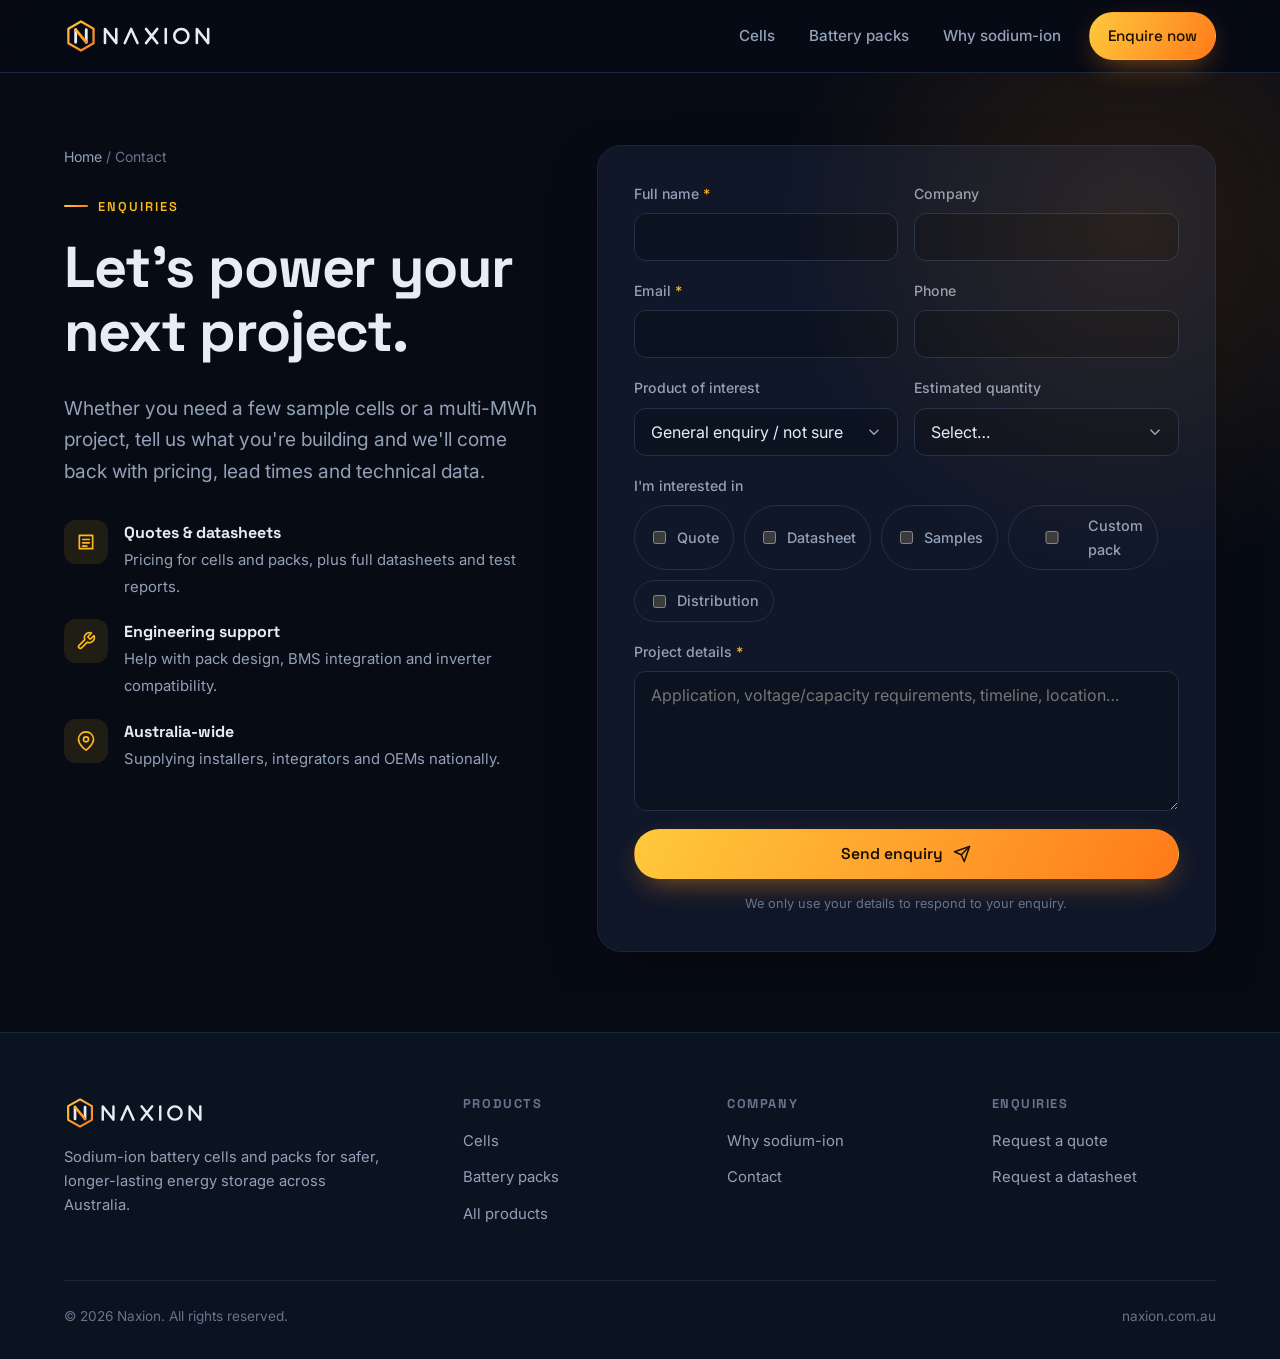
==== contact.html @ b1bbd48a "Initial Naxion website" ====
<!doctype html>
<html lang="en-AU">
<head>
  <meta charset="utf-8">
  <meta name="viewport" content="width=device-width, initial-scale=1">
  <title>Contact &amp; Enquiries | Naxion</title>
  <meta name="description" content="Enquire about Naxion sodium-ion battery cells and packs. Request pricing, datasheets, samples or a custom pack design.">
  <link rel="canonical" href="https://naxion.com.au/contact.html">
  <meta property="og:title" content="Contact Naxion">
  <meta property="og:url" content="https://naxion.com.au/contact.html">
  <meta name="theme-color" content="#070b14">
  <link rel="icon" href="favicon.svg" type="image/svg+xml">
  <link rel="preconnect" href="https://fonts.googleapis.com">
  <link rel="preconnect" href="https://fonts.gstatic.com" crossorigin>
  <link href="https://fonts.googleapis.com/css2?family=Inter:wght@400;500;600&family=Space+Grotesk:wght@500;600;700&display=swap" rel="stylesheet">
  <link rel="stylesheet" href="assets/css/style.css">
</head>
<body>
  <header class="site-header">
    <div class="container nav">
      <a class="brand" href="index.html" aria-label="Naxion home"><img src="assets/img/logo.svg" alt="Naxion" width="208" height="48"></a>
      <button class="nav-toggle" type="button" aria-label="Menu" aria-expanded="false" aria-controls="nav-links">
        <svg viewBox="0 0 24 24" fill="none" stroke="currentColor" stroke-width="2" stroke-linecap="round"><path d="M4 7h16M4 12h16M4 17h16"/></svg>
      </button>
      <ul class="nav-links" id="nav-links">
        <li><a href="products.html?type=cell">Cells</a></li>
        <li><a href="products.html?type=pack">Battery packs</a></li>
        <li><a href="technology.html">Why sodium-ion</a></li>
        <li><a class="btn btn-primary" href="contact.html" aria-current="page">Enquire now</a></li>
      </ul>
    </div>
  </header>

  <main>
    <section class="page-hero">
      <div class="container contact-grid">
        <div>
          <nav class="breadcrumb" aria-label="Breadcrumb"><a href="index.html">Home</a> / Contact</nav>
          <span class="eyebrow">Enquiries</span>
          <h1>Let's power your next project.</h1>
          <p class="lead">Whether you need a few sample cells or a multi-MWh project, tell us what you're building and we'll come back with pricing, lead times and technical data.</p>
          <ul class="contact-points">
            <li>
              <span class="icon"><svg viewBox="0 0 24 24" fill="none" stroke="currentColor" stroke-width="2" stroke-linecap="round" stroke-linejoin="round"><path d="M4 4h16v16H4z"/><path d="M8 9h8M8 13h8M8 17h5"/></svg></span>
              <div><strong>Quotes &amp; datasheets</strong><span>Pricing for cells and packs, plus full datasheets and test reports.</span></div>
            </li>
            <li>
              <span class="icon"><svg viewBox="0 0 24 24" fill="none" stroke="currentColor" stroke-width="2" stroke-linecap="round" stroke-linejoin="round"><path d="M14.7 6.3a1 1 0 0 0 0 1.4l1.6 1.6a1 1 0 0 0 1.4 0l3.8-3.8a6 6 0 0 1-7.9 7.9l-6.9 6.9a2.1 2.1 0 0 1-3-3l6.9-6.9a6 6 0 0 1 7.9-7.9z"/></svg></span>
              <div><strong>Engineering support</strong><span>Help with pack design, BMS integration and inverter compatibility.</span></div>
            </li>
            <li>
              <span class="icon"><svg viewBox="0 0 24 24" fill="none" stroke="currentColor" stroke-width="2" stroke-linecap="round" stroke-linejoin="round"><path d="M21 10c0 7-9 13-9 13S3 17 3 10a9 9 0 0 1 18 0z"/><circle cx="12" cy="10" r="3"/></svg></span>
              <div><strong>Australia-wide</strong><span>Supplying installers, integrators and OEMs nationally.</span></div>
            </li>
          </ul>
        </div>

        <form id="enquiry-form" class="form-card">
          <!-- Web3Forms: replace with your access key from https://web3forms.com (it is safe to publish). -->
          <input type="hidden" name="access_key" value="b77c2652-15f5-4412-8086-e339170f9fb3">
          <input type="hidden" name="from_name" value="Naxion website">
          <input type="checkbox" name="botcheck" class="hp" tabindex="-1" autocomplete="off" aria-hidden="true">

          <div class="form-row">
            <div class="field">
              <label for="name">Full name <span class="req">*</span></label>
              <input id="name" name="name" type="text" autocomplete="name" required>
            </div>
            <div class="field">
              <label for="company">Company</label>
              <input id="company" name="company" type="text" autocomplete="organization">
            </div>
          </div>
          <div class="form-row">
            <div class="field">
              <label for="email">Email <span class="req">*</span></label>
              <input id="email" name="email" type="email" autocomplete="email" required>
            </div>
            <div class="field">
              <label for="phone">Phone</label>
              <input id="phone" name="phone" type="tel" autocomplete="tel">
            </div>
          </div>
          <div class="form-row">
            <div class="field">
              <label for="product">Product of interest</label>
              <select id="product" name="product">
                <option value="">General enquiry / not sure</option>
              </select>
            </div>
            <div class="field">
              <label for="quantity">Estimated quantity</label>
              <select id="quantity" name="quantity">
                <option value="">Select…</option>
                <option>Samples (1–10)</option>
                <option>10–100</option>
                <option>100–1,000</option>
                <option>1,000+</option>
                <option>Project (MWh scale)</option>
              </select>
            </div>
          </div>
          <div class="field">
            <span id="interest-label" style="font-size:.88rem;font-weight:500;color:var(--muted)">I'm interested in</span>
            <div class="check-group" role="group" aria-labelledby="interest-label">
              <label><input type="checkbox" name="interest" value="Quote"> Quote</label>
              <label><input type="checkbox" name="interest" value="Datasheet"> Datasheet</label>
              <label><input type="checkbox" name="interest" value="Samples"> Samples</label>
              <label><input type="checkbox" name="interest" value="Custom pack"> Custom pack</label>
              <label><input type="checkbox" name="interest" value="Distribution"> Distribution</label>
            </div>
          </div>
          <div class="field">
            <label for="message">Project details <span class="req">*</span></label>
            <textarea id="message" name="message" required placeholder="Application, voltage/capacity requirements, timeline, location…"></textarea>
          </div>
          <button class="btn btn-primary" type="submit">Send enquiry
            <svg viewBox="0 0 24 24" fill="none" stroke="currentColor" stroke-width="2" stroke-linecap="round" stroke-linejoin="round"><path d="m22 2-7 20-4-9-9-4z"/><path d="M22 2 11 13"/></svg>
          </button>
          <div class="form-status" role="status" aria-live="polite"></div>
          <p class="fine">We only use your details to respond to your enquiry.</p>
        </form>
      </div>
    </section>
  </main>

  <footer class="site-footer">
    <div class="container">
      <div class="footer-grid">
        <div>
          <img src="assets/img/logo.svg" alt="Naxion" width="208" height="48">
          <p>Sodium-ion battery cells and packs for safer, longer-lasting energy storage across Australia.</p>
        </div>
        <div>
          <h4>Products</h4>
          <ul>
            <li><a href="products.html?type=cell">Cells</a></li>
            <li><a href="products.html?type=pack">Battery packs</a></li>
            <li><a href="products.html">All products</a></li>
          </ul>
        </div>
        <div>
          <h4>Company</h4>
          <ul>
            <li><a href="technology.html">Why sodium-ion</a></li>
            <li><a href="contact.html">Contact</a></li>
          </ul>
        </div>
        <div>
          <h4>Enquiries</h4>
          <ul>
            <li><a href="contact.html">Request a quote</a></li>
            <li><a href="contact.html?need=Datasheet">Request a datasheet</a></li>
          </ul>
        </div>
      </div>
      <div class="footer-bottom">
        <span>© <span data-year>2026</span> Naxion. All rights reserved.</span>
        <span>naxion.com.au</span>
      </div>
    </div>
  </footer>

  <script src="data/products.js"></script>
  <script src="assets/js/main.js"></script>
</body>
</html>
---- assets/css/style.css ----
/* ==========================================================================
   Naxion — sodium-ion batteries
   Brand: "Sodium amber" (the 589 nm sodium D-line glow) on deep night navy.
   ========================================================================== */

:root {
  --bg: #070b14;
  --bg-2: #0b1220;
  --surface: #0f1729;
  --surface-2: #152036;
  --line: #22304a;
  --line-soft: #1a263c;
  --text: #e8edf5;
  --muted: #93a1b8;
  --faint: #66748c;
  --amber: #ffb81c;
  --amber-2: #ff7a1a;
  --teal: #3dd6c8;
  --grad: linear-gradient(120deg, #ffc93c 0%, #ff7a1a 100%);
  --radius: 18px;
  --radius-sm: 10px;
  --max: 1200px;
  --font-head: "Space Grotesk", "Segoe UI", system-ui, sans-serif;
  --font-body: "Inter", "Segoe UI", system-ui, -apple-system, sans-serif;
  --shadow: 0 20px 60px -20px rgba(0, 0, 0, 0.6);
  color-scheme: dark;
}

*,
*::before,
*::after { box-sizing: border-box; }

html { scroll-behavior: smooth; -webkit-text-size-adjust: 100%; }

body {
  margin: 0;
  background: var(--bg);
  color: var(--text);
  font-family: var(--font-body);
  font-size: 16px;
  line-height: 1.65;
  -webkit-font-smoothing: antialiased;
  overflow-x: hidden;
}

img { max-width: 100%; display: block; }
a { color: inherit; text-decoration: none; }
h1, h2, h3, h4 { font-family: var(--font-head); line-height: 1.12; margin: 0 0 0.5em; letter-spacing: -0.02em; }
h1 { font-size: clamp(2.4rem, 6vw, 4.4rem); font-weight: 700; }
h2 { font-size: clamp(1.8rem, 4vw, 2.8rem); font-weight: 700; }
h3 { font-size: 1.25rem; font-weight: 600; }
p { margin: 0 0 1em; }

.container { width: 100%; max-width: var(--max); margin: 0 auto; padding: 0 24px; }
@media (max-width: 600px) { .container { padding: 0 16px; } }

.grad-text {
  background: var(--grad);
  -webkit-background-clip: text;
  background-clip: text;
  color: transparent;
}

.eyebrow {
  display: inline-flex;
  align-items: center;
  gap: 10px;
  font-family: var(--font-head);
  font-size: 0.8rem;
  font-weight: 600;
  letter-spacing: 0.16em;
  text-transform: uppercase;
  color: var(--amber);
  margin-bottom: 18px;
}
.eyebrow::before { content: ""; width: 24px; height: 2px; background: var(--grad); border-radius: 2px; }

.lead { font-size: clamp(1.05rem, 1.6vw, 1.2rem); color: var(--muted); max-width: 640px; }

/* ---------------------------------------------------------------- Buttons */
.btn {
  display: inline-flex;
  align-items: center;
  gap: 10px;
  padding: 14px 24px;
  border-radius: 999px;
  font-family: var(--font-head);
  font-weight: 600;
  font-size: 0.98rem;
  border: 1px solid transparent;
  cursor: pointer;
  transition: transform 0.2s ease, box-shadow 0.2s ease, background 0.2s ease, border-color 0.2s ease;
  white-space: nowrap;
}
.btn svg { width: 18px; height: 18px; }
.btn-primary { background: var(--grad); color: #1a0e00; box-shadow: 0 10px 30px -10px rgba(255, 140, 26, 0.6); }
.btn-primary:hover { transform: translateY(-2px); box-shadow: 0 16px 40px -12px rgba(255, 140, 26, 0.75); }
.btn-ghost { border-color: var(--line); color: var(--text); background: rgba(255, 255, 255, 0.02); }
.btn-ghost:hover { border-color: var(--amber); color: var(--amber); }
.btn-row { display: flex; flex-wrap: wrap; gap: 12px; }

/* ---------------------------------------------------------------- Header */
.site-header {
  position: sticky;
  top: 0;
  z-index: 50;
  background: rgba(7, 11, 20, 0.72);
  backdrop-filter: blur(14px) saturate(140%);
  -webkit-backdrop-filter: blur(14px) saturate(140%);
  border-bottom: 1px solid var(--line-soft);
}
.nav { display: flex; align-items: center; justify-content: space-between; height: 72px; gap: 24px; }
.brand img { height: 34px; width: auto; }
.nav-links { display: flex; align-items: center; gap: 6px; list-style: none; margin: 0; padding: 0; }
.nav-links a {
  display: block;
  padding: 8px 14px;
  border-radius: 999px;
  color: var(--muted);
  font-weight: 500;
  font-size: 0.95rem;
  transition: color 0.2s, background 0.2s;
}
.nav-links a:hover, .nav-links a[aria-current="page"] { color: var(--text); background: rgba(255, 255, 255, 0.05); }
.nav-links .btn { padding: 10px 18px; margin-left: 8px; color: #1a0e00; }
.nav-links .btn:hover, .nav-links .btn[aria-current="page"] { color: #1a0e00; background: var(--grad); }

.nav-toggle {
  display: none;
  background: none;
  border: 1px solid var(--line);
  border-radius: 10px;
  width: 44px;
  height: 44px;
  color: var(--text);
  cursor: pointer;
  align-items: center;
  justify-content: center;
}
.nav-toggle svg { width: 22px; height: 22px; }

@media (max-width: 860px) {
  .nav-toggle { display: inline-flex; }
  .nav-links {
    position: absolute;
    top: 72px;
    left: 0;
    right: 0;
    flex-direction: column;
    align-items: stretch;
    padding: 12px 16px 20px;
    background: rgba(7, 11, 20, 0.97);
    border-bottom: 1px solid var(--line-soft);
    display: none;
  }
  .nav-links.open { display: flex; }
  .nav-links a { padding: 12px 14px; }
  .nav-links .btn { margin: 8px 0 0; justify-content: center; }
}

/* ---------------------------------------------------------------- Hero */
.hero { position: relative; padding: 96px 0 80px; overflow: hidden; }
.hero::before {
  content: "";
  position: absolute;
  inset: -20% -10% auto auto;
  width: 900px;
  height: 900px;
  background: radial-gradient(closest-side, rgba(255, 150, 30, 0.18), transparent 70%);
  pointer-events: none;
}
.hero::after {
  content: "";
  position: absolute;
  inset: 0;
  background-image:
    linear-gradient(rgba(255, 255, 255, 0.035) 1px, transparent 1px),
    linear-gradient(90deg, rgba(255, 255, 255, 0.035) 1px, transparent 1px);
  background-size: 56px 56px;
  mask-image: radial-gradient(ellipse at 70% 30%, #000 0%, transparent 65%);
  -webkit-mask-image: radial-gradient(ellipse at 70% 30%, #000 0%, transparent 65%);
  pointer-events: none;
}
.hero-grid { position: relative; z-index: 1; display: grid; grid-template-columns: 1.1fr 1fr; gap: 48px; align-items: center; }
.hero h1 { margin-bottom: 24px; }
.hero .lead { margin-bottom: 36px; }
.hero-visual { position: relative; aspect-ratio: 1 / 1; }
.hero-visual img { position: absolute; filter: drop-shadow(0 30px 40px rgba(0, 0, 0, 0.5)); }
.hero-visual .hv-1 { width: 78%; left: 0; top: 4%; }
.hero-visual .hv-2 { width: 56%; right: -4%; bottom: 0; }
.hero-visual .hv-ring {
  position: absolute;
  inset: 8%;
  border-radius: 50%;
  border: 1px dashed rgba(255, 184, 28, 0.25);
  animation: spin 60s linear infinite;
}
@keyframes spin { to { transform: rotate(360deg); } }

.hero-stats { display: flex; flex-wrap: wrap; gap: 36px; margin-top: 48px; padding-top: 32px; border-top: 1px solid var(--line-soft); }
.hero-stats div strong { display: block; font-family: var(--font-head); font-size: 1.9rem; font-weight: 700; }
.hero-stats div span { color: var(--muted); font-size: 0.9rem; }

@media (max-width: 900px) {
  .hero { padding: 56px 0 56px; }
  .hero-grid { grid-template-columns: 1fr; }
  .hero-visual { max-width: 460px; width: 100%; margin: 0 auto; }
}

/* ---------------------------------------------------------------- Sections */
section { padding: 96px 0; }
.section-head { display: flex; justify-content: space-between; align-items: end; gap: 24px; flex-wrap: wrap; margin-bottom: 48px; }
.section-head h2 { margin: 0; max-width: 680px; }
.section-head p { margin: 12px 0 0; }
.alt { background: var(--bg-2); border-top: 1px solid var(--line-soft); border-bottom: 1px solid var(--line-soft); }
@media (max-width: 600px) { section { padding: 64px 0; } }

/* Feature cards */
.features { display: grid; grid-template-columns: repeat(4, 1fr); gap: 20px; }
.feature {
  padding: 28px;
  border-radius: var(--radius);
  background: linear-gradient(180deg, var(--surface), var(--bg-2));
  border: 1px solid var(--line-soft);
  transition: border-color 0.25s, transform 0.25s;
}
.feature:hover { border-color: rgba(255, 184, 28, 0.4); transform: translateY(-4px); }
.feature .icon {
  width: 48px;
  height: 48px;
  border-radius: 14px;
  display: grid;
  place-items: center;
  background: rgba(255, 184, 28, 0.1);
  color: var(--amber);
  margin-bottom: 20px;
}
.feature .icon svg { width: 24px; height: 24px; }
.feature p { color: var(--muted); margin: 0; font-size: 0.95rem; }
@media (max-width: 1000px) { .features { grid-template-columns: repeat(2, 1fr); } }
@media (max-width: 560px) { .features { grid-template-columns: 1fr; } }

/* ---------------------------------------------------------------- Product cards */
.filter-bar { display: flex; gap: 8px; flex-wrap: wrap; margin-bottom: 32px; }
.chip {
  padding: 9px 18px;
  border-radius: 999px;
  border: 1px solid var(--line);
  background: transparent;
  color: var(--muted);
  font: 500 0.92rem var(--font-body);
  cursor: pointer;
  transition: all 0.2s;
}
.chip:hover { color: var(--text); border-color: var(--muted); }
.chip[aria-pressed="true"] { background: var(--text); color: var(--bg); border-color: var(--text); }

.product-grid { display: grid; grid-template-columns: repeat(auto-fill, minmax(270px, 1fr)); gap: 22px; }
.product-card {
  display: flex;
  flex-direction: column;
  border-radius: var(--radius);
  background: var(--surface);
  border: 1px solid var(--line-soft);
  overflow: hidden;
  transition: transform 0.25s, border-color 0.25s, box-shadow 0.25s;
}
.product-card:hover { transform: translateY(-6px); border-color: rgba(255, 184, 28, 0.45); box-shadow: var(--shadow); }
.product-card .media {
  aspect-ratio: 6 / 5;
  background: radial-gradient(circle at 50% 35%, #1c2a46, #0b1220 75%);
  display: grid;
  place-items: center;
  position: relative;
}
.product-card .media img { width: 92%; transition: transform 0.4s ease; }
.product-card:hover .media img { transform: scale(1.04); }
.product-card .badge {
  position: absolute;
  top: 14px;
  left: 14px;
  padding: 4px 10px;
  border-radius: 999px;
  font-size: 0.72rem;
  font-weight: 600;
  letter-spacing: 0.08em;
  text-transform: uppercase;
  background: rgba(7, 11, 20, 0.7);
  border: 1px solid var(--line);
  color: var(--muted);
}
.product-card .body { padding: 22px 22px 24px; display: flex; flex-direction: column; flex: 1; }
.product-card .model { font-family: var(--font-head); font-size: 0.85rem; color: var(--amber); font-weight: 600; letter-spacing: 0.06em; }
.product-card h3 { margin: 4px 0 8px; font-size: 1.15rem; }
.product-card p { color: var(--muted); font-size: 0.92rem; margin-bottom: 18px; }
.mini-specs { display: grid; grid-template-columns: 1fr 1fr; gap: 10px; margin-top: auto; padding-top: 16px; border-top: 1px solid var(--line-soft); }
.mini-specs div span { display: block; font-size: 0.72rem; color: var(--faint); text-transform: uppercase; letter-spacing: 0.06em; }
.mini-specs div strong { font-family: var(--font-head); font-size: 0.98rem; font-weight: 600; }

/* ---------------------------------------------------------------- Comparison table */
.table-wrap { overflow-x: auto; border-radius: var(--radius); border: 1px solid var(--line-soft); background: var(--surface); }
.compare { width: 100%; border-collapse: collapse; min-width: 640px; }
.compare th, .compare td { padding: 16px 20px; text-align: left; border-bottom: 1px solid var(--line-soft); font-size: 0.95rem; }
.compare thead th { font-family: var(--font-head); font-size: 0.85rem; letter-spacing: 0.06em; text-transform: uppercase; color: var(--muted); background: var(--surface-2); }
.compare thead th.hl { color: var(--amber); }
.compare td.hl { background: rgba(255, 184, 28, 0.06); font-weight: 600; }
.compare tbody tr:last-child td { border-bottom: 0; }
.compare td:first-child { color: var(--muted); }
.note { font-size: 0.82rem; color: var(--faint); margin-top: 14px; }

/* ---------------------------------------------------------------- Applications */
.apps { display: grid; grid-template-columns: repeat(3, 1fr); gap: 20px; }
.app {
  position: relative;
  padding: 32px 28px;
  border-radius: var(--radius);
  border: 1px solid var(--line-soft);
  background: var(--surface);
  overflow: hidden;
}
.app .num { font-family: var(--font-head); font-size: 0.85rem; color: var(--amber); font-weight: 600; }
.app h3 { margin: 10px 0 8px; }
.app p { color: var(--muted); margin: 0; font-size: 0.95rem; }
@media (max-width: 900px) { .apps { grid-template-columns: 1fr; } }

/* ---------------------------------------------------------------- CTA */
.cta {
  position: relative;
  border-radius: 28px;
  padding: 64px;
  overflow: hidden;
  background: linear-gradient(135deg, #1a1407 0%, #1b1222 45%, #0f1729 100%);
  border: 1px solid rgba(255, 184, 28, 0.25);
  display: flex;
  justify-content: space-between;
  align-items: center;
  gap: 32px;
  flex-wrap: wrap;
}
.cta::before {
  content: "";
  position: absolute;
  width: 500px;
  height: 500px;
  right: -120px;
  top: -200px;
  background: radial-gradient(closest-side, rgba(255, 150, 30, 0.28), transparent);
}
.cta > * { position: relative; }
.cta h2 { margin: 0 0 8px; }
.cta p { color: var(--muted); margin: 0; max-width: 560px; }
@media (max-width: 600px) { .cta { padding: 36px 24px; } }

/* ---------------------------------------------------------------- Page header */
.page-hero { padding: 72px 0 40px; position: relative; overflow: hidden; }
.page-hero::before {
  content: "";
  position: absolute;
  inset: -200px -200px auto auto;
  width: 700px;
  height: 700px;
  background: radial-gradient(closest-side, rgba(255, 150, 30, 0.12), transparent);
  pointer-events: none;
}
.page-hero h1 { font-size: clamp(2.2rem, 5vw, 3.6rem); }
.breadcrumb { font-size: 0.88rem; color: var(--faint); margin-bottom: 20px; }
.breadcrumb a { color: var(--muted); }
.breadcrumb a:hover { color: var(--amber); }

/* ---------------------------------------------------------------- Product detail */
.pd { display: grid; grid-template-columns: 1.05fr 1fr; gap: 56px; align-items: start; padding-bottom: 40px; }
.pd-gallery { position: sticky; top: 96px; }
.pd-main {
  aspect-ratio: 6 / 5;
  border-radius: 24px;
  background: radial-gradient(circle at 50% 35%, #1c2a46, #0b1220 75%);
  border: 1px solid var(--line-soft);
  display: grid;
  place-items: center;
}
.pd-main img { width: 90%; }
.pd-thumbs { display: flex; gap: 12px; margin-top: 12px; }
.pd-thumbs button {
  width: 88px;
  aspect-ratio: 6 / 5;
  padding: 4px;
  border-radius: 12px;
  border: 1px solid var(--line);
  background: var(--surface);
  cursor: pointer;
}
.pd-thumbs button[aria-current="true"] { border-color: var(--amber); }
.pd-info .model { font-family: var(--font-head); color: var(--amber); font-weight: 600; letter-spacing: 0.08em; }
.pd-info h1 { font-size: clamp(2rem, 4vw, 2.9rem); margin: 6px 0 14px; }
.pd-info .lead { margin-bottom: 28px; }
.highlights { display: grid; grid-template-columns: repeat(2, 1fr); gap: 12px; margin-bottom: 28px; }
.highlights div { padding: 18px 20px; border-radius: 14px; background: var(--surface); border: 1px solid var(--line-soft); }
.highlights span { display: block; font-size: 0.75rem; color: var(--faint); text-transform: uppercase; letter-spacing: 0.08em; }
.highlights strong { font-family: var(--font-head); font-size: 1.45rem; font-weight: 700; }
.tags { display: flex; flex-wrap: wrap; gap: 8px; margin: 0 0 28px; padding: 0; list-style: none; }
.tags li { padding: 6px 12px; border-radius: 999px; background: rgba(61, 214, 200, 0.08); color: var(--teal); font-size: 0.85rem; border: 1px solid rgba(61, 214, 200, 0.2); }
@media (max-width: 900px) {
  .pd { grid-template-columns: 1fr; gap: 32px; }
  .pd-gallery { position: static; }
}

.spec-groups { display: grid; grid-template-columns: repeat(2, 1fr); gap: 20px; }
.spec-group { border-radius: var(--radius); background: var(--surface); border: 1px solid var(--line-soft); overflow: hidden; }
.spec-group h3 { margin: 0; padding: 16px 22px; font-size: 0.85rem; letter-spacing: 0.1em; text-transform: uppercase; color: var(--amber); background: var(--surface-2); border-bottom: 1px solid var(--line-soft); }
.spec-group table { width: 100%; border-collapse: collapse; }
.spec-group th, .spec-group td { padding: 12px 22px; text-align: left; vertical-align: top; font-size: 0.93rem; border-bottom: 1px solid var(--line-soft); }
.spec-group tr:last-child th, .spec-group tr:last-child td { border-bottom: 0; }
.spec-group th { font-weight: 400; color: var(--muted); width: 48%; }
.spec-group td { font-weight: 500; }
@media (max-width: 800px) { .spec-groups { grid-template-columns: 1fr; } }

/* Capacity vs temperature chart */
.chart-card { border-radius: var(--radius); background: var(--surface); border: 1px solid var(--line-soft); padding: 28px; margin-top: 20px; }
.chart-card h3 { margin-bottom: 4px; }
.chart-card .sub { color: var(--muted); font-size: 0.9rem; margin-bottom: 18px; }
.temp-chart { width: 100%; height: auto; overflow: visible; }
.temp-chart .bar { fill: var(--amber); transition: opacity 0.15s; }
.temp-chart .bar.cold { fill: #5fb8ff; }
.temp-chart .hit { fill: transparent; cursor: default; }
.temp-chart .hit:hover + .bar, .temp-chart g:hover .bar { opacity: 0.8; }
.temp-chart text { fill: var(--muted); font: 12px var(--font-body); }
.temp-chart .val { fill: var(--text); font-weight: 600; }
.temp-chart .grid { stroke: var(--line-soft); stroke-width: 1; }
.temp-chart .axis { stroke: var(--line); stroke-width: 1; }
.chart-tip {
  position: fixed;
  pointer-events: none;
  padding: 8px 12px;
  border-radius: 10px;
  background: #0b1220;
  border: 1px solid var(--line);
  font-size: 0.85rem;
  box-shadow: var(--shadow);
  opacity: 0;
  transition: opacity 0.12s;
  z-index: 100;
}
.chart-legend { display: flex; gap: 18px; font-size: 0.82rem; color: var(--muted); margin-top: 10px; }
.chart-legend span::before { content: ""; display: inline-block; width: 10px; height: 10px; border-radius: 3px; margin-right: 6px; vertical-align: -1px; background: var(--amber); }
.chart-legend span.cold::before { background: #5fb8ff; }

/* ---------------------------------------------------------------- Contact */
.contact-grid { display: grid; grid-template-columns: 1fr 1.3fr; gap: 56px; align-items: start; }
.contact-points { list-style: none; padding: 0; margin: 32px 0 0; display: grid; gap: 20px; }
.contact-points li { display: flex; gap: 16px; }
.contact-points .icon { flex: none; width: 44px; height: 44px; border-radius: 12px; display: grid; place-items: center; background: rgba(255, 184, 28, 0.1); color: var(--amber); }
.contact-points .icon svg { width: 20px; height: 20px; }
.contact-points strong { display: block; font-family: var(--font-head); }
.contact-points span { color: var(--muted); font-size: 0.93rem; }

.form-card { padding: 36px; border-radius: 24px; background: var(--surface); border: 1px solid var(--line-soft); box-shadow: var(--shadow); }
.form-row { display: grid; grid-template-columns: 1fr 1fr; gap: 16px; }
.field { display: flex; flex-direction: column; gap: 8px; margin-bottom: 18px; }
.field label { font-size: 0.88rem; font-weight: 500; color: var(--muted); }
.field label .req { color: var(--amber); }
.field input, .field select, .field textarea {
  width: 100%;
  padding: 13px 16px;
  border-radius: 12px;
  border: 1px solid var(--line);
  background: var(--bg-2);
  color: var(--text);
  font: 400 1rem var(--font-body);
  transition: border-color 0.2s, box-shadow 0.2s;
}
.field textarea { min-height: 140px; resize: vertical; }
.field input:focus, .field select:focus, .field textarea:focus { outline: none; border-color: var(--amber); box-shadow: 0 0 0 4px rgba(255, 184, 28, 0.15); }
.field select { appearance: none; background-image: url("data:image/svg+xml,%3Csvg xmlns='http://www.w3.org/2000/svg' viewBox='0 0 24 24' fill='none' stroke='%2393a1b8' stroke-width='2'%3E%3Cpath d='m6 9 6 6 6-6'/%3E%3C/svg%3E"); background-repeat: no-repeat; background-position: right 14px center; background-size: 18px; padding-right: 44px; }
.check-group { display: flex; flex-wrap: wrap; gap: 10px; }
.check-group label {
  display: inline-flex;
  align-items: center;
  gap: 8px;
  padding: 8px 14px;
  border-radius: 999px;
  border: 1px solid var(--line);
  font-size: 0.9rem;
  color: var(--muted);
  cursor: pointer;
}
.check-group input { accent-color: var(--amber); }
.check-group label:has(input:checked) { border-color: var(--amber); color: var(--text); background: rgba(255, 184, 28, 0.08); }
.form-status { margin-top: 16px; padding: 14px 18px; border-radius: 12px; font-size: 0.95rem; display: none; }
.form-status.ok { display: block; background: rgba(61, 214, 200, 0.1); border: 1px solid rgba(61, 214, 200, 0.3); color: var(--teal); }
.form-status.err { display: block; background: rgba(255, 90, 90, 0.1); border: 1px solid rgba(255, 90, 90, 0.3); color: #ff9a9a; }
.form-card .btn { width: 100%; justify-content: center; }
.form-card .btn[disabled] { opacity: 0.6; cursor: wait; }
.fine { font-size: 0.8rem; color: var(--faint); margin: 14px 0 0; text-align: center; }
.hp { position: absolute; left: -9999px; }
@media (max-width: 900px) { .contact-grid { grid-template-columns: 1fr; } }
@media (max-width: 560px) { .form-row { grid-template-columns: 1fr; gap: 0; } .form-card { padding: 24px 18px; } }

/* ---------------------------------------------------------------- Prose / tech */
.split { display: grid; grid-template-columns: 1fr 1fr; gap: 56px; align-items: center; }
.split .visual { border-radius: 24px; background: radial-gradient(circle at 50% 35%, #1c2a46, #0b1220 75%); border: 1px solid var(--line-soft); padding: 24px; }
@media (max-width: 900px) { .split { grid-template-columns: 1fr; gap: 32px; } }
.checklist { list-style: none; padding: 0; margin: 24px 0 0; display: grid; gap: 14px; }
.checklist li { display: flex; gap: 12px; color: var(--muted); }
.checklist li::before {
  content: "";
  flex: none;
  width: 22px;
  height: 22px;
  margin-top: 2px;
  border-radius: 50%;
  background: rgba(255, 184, 28, 0.12) url("data:image/svg+xml,%3Csvg xmlns='http://www.w3.org/2000/svg' viewBox='0 0 24 24' fill='none' stroke='%23ffb81c' stroke-width='3' stroke-linecap='round' stroke-linejoin='round'%3E%3Cpath d='m5 12 5 5 9-10'/%3E%3C/svg%3E") center / 13px no-repeat;
}
.checklist li strong { color: var(--text); }

.stat-strip { display: grid; grid-template-columns: repeat(4, 1fr); gap: 1px; background: var(--line-soft); border-radius: var(--radius); overflow: hidden; border: 1px solid var(--line-soft); }
.stat-strip div { background: var(--surface); padding: 28px 24px; }
.stat-strip strong { display: block; font-family: var(--font-head); font-size: 2.2rem; font-weight: 700; line-height: 1.1; }
.stat-strip span { color: var(--muted); font-size: 0.9rem; }
@media (max-width: 800px) { .stat-strip { grid-template-columns: 1fr 1fr; } }

/* ---------------------------------------------------------------- Footer */
.site-footer { border-top: 1px solid var(--line-soft); padding: 64px 0 32px; background: var(--bg-2); margin-top: 40px; }
.footer-grid { display: grid; grid-template-columns: 1.6fr 1fr 1fr 1fr; gap: 40px; }
.footer-grid img { height: 32px; width: auto; margin-bottom: 16px; }
.footer-grid p { color: var(--muted); font-size: 0.92rem; max-width: 320px; }
.footer-grid h4 { font-size: 0.8rem; letter-spacing: 0.12em; text-transform: uppercase; color: var(--faint); margin-bottom: 16px; }
.footer-grid ul { list-style: none; padding: 0; margin: 0; display: grid; gap: 10px; }
.footer-grid ul a { color: var(--muted); font-size: 0.93rem; }
.footer-grid ul a:hover { color: var(--amber); }
.footer-bottom { display: flex; justify-content: space-between; flex-wrap: wrap; gap: 12px; margin-top: 48px; padding-top: 24px; border-top: 1px solid var(--line-soft); color: var(--faint); font-size: 0.85rem; }
@media (max-width: 800px) { .footer-grid { grid-template-columns: 1fr 1fr; } .footer-grid > :first-child { grid-column: 1 / -1; } }

/* ---------------------------------------------------------------- Reveal on scroll */
.reveal { opacity: 0; transform: translateY(24px); transition: opacity 0.7s ease, transform 0.7s ease; }
.reveal.in { opacity: 1; transform: none; }
@media (prefers-reduced-motion: reduce) {
  html { scroll-behavior: auto; }
  .reveal { opacity: 1; transform: none; transition: none; }
  .hero-visual .hv-ring { animation: none; }
  * { transition-duration: 0.01ms !important; }
}

.empty { padding: 80px 0; text-align: center; color: var(--muted); }
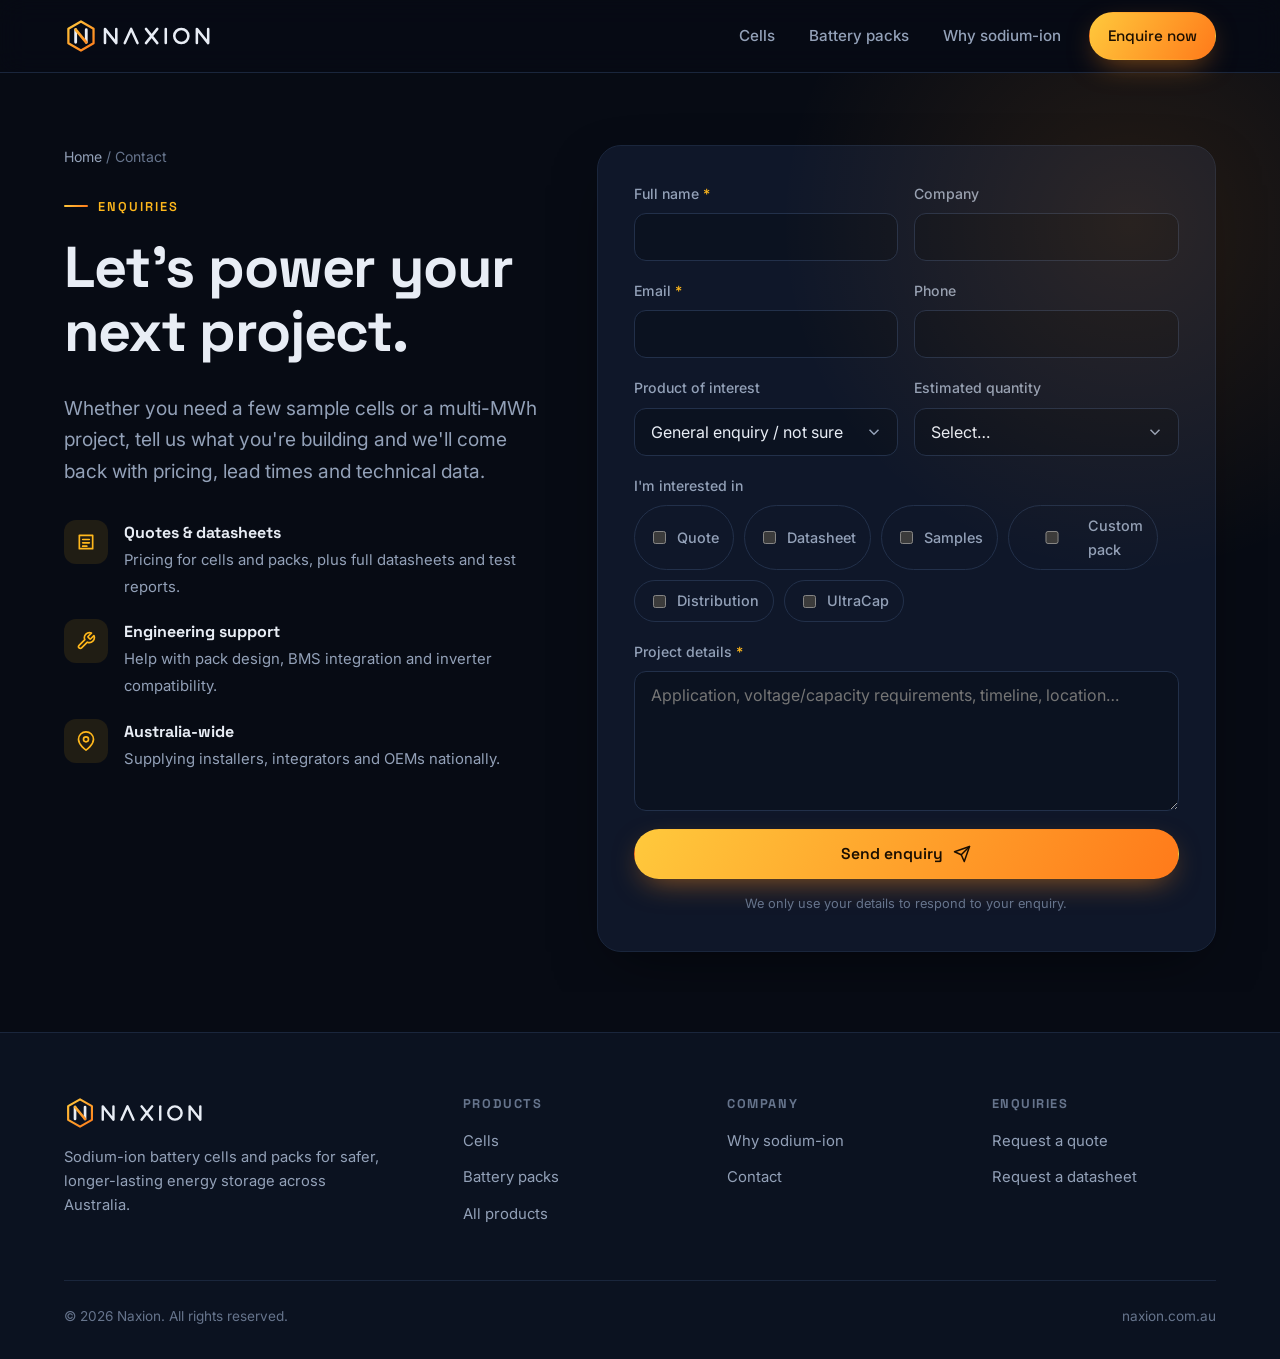
==== commit a3d58dc9: "Add UltraCap hybrid supercapacitor page and enquiry option" ====
--- a/contact.html
+++ b/contact.html
@@ -108,6 +108,7 @@
               <label><input type="checkbox" name="interest" value="Samples"> Samples</label>
               <label><input type="checkbox" name="interest" value="Custom pack"> Custom pack</label>
               <label><input type="checkbox" name="interest" value="Distribution"> Distribution</label>
+              <label><input type="checkbox" name="interest" value="UltraCap"> UltraCap</label>
             </div>
           </div>
           <div class="field">
--- a/assets/css/style.css
+++ b/assets/css/style.css
@@ -209,6 +209,7 @@
 
 /* ---------------------------------------------------------------- Sections */
 section { padding: 96px 0; }
+section[id] { scroll-margin-top: 72px; }
 .section-head { display: flex; justify-content: space-between; align-items: end; gap: 24px; flex-wrap: wrap; margin-bottom: 48px; }
 .section-head h2 { margin: 0; max-width: 680px; }
 .section-head p { margin: 12px 0 0; }
@@ -256,6 +257,8 @@
 .chip[aria-pressed="true"] { background: var(--text); color: var(--bg); border-color: var(--text); }
 
 .product-grid { display: grid; grid-template-columns: repeat(auto-fill, minmax(270px, 1fr)); gap: 22px; }
+.product-grid.cols-3 { grid-template-columns: repeat(3, 1fr); }
+@media (max-width: 900px) { .product-grid.cols-3 { grid-template-columns: 1fr; max-width: 480px; } }
 .product-card {
   display: flex;
   flex-direction: column;
@@ -518,6 +521,24 @@
 .stat-strip span { color: var(--muted); font-size: 0.9rem; }
 @media (max-width: 800px) { .stat-strip { grid-template-columns: 1fr 1fr; } }
 
+/* ---------------------------------------------------------------- UltraCap sub-brand (teal) */
+.theme-ultracap {
+  --amber: #3dd6c8;
+  --grad: linear-gradient(120deg, #6ff0e2 0%, #1fa7c9 100%);
+}
+.theme-ultracap .btn-primary { color: #00201d; box-shadow: 0 10px 30px -10px rgba(31, 167, 201, 0.6); }
+.theme-ultracap .btn-primary:hover { box-shadow: 0 16px 40px -12px rgba(31, 167, 201, 0.75); }
+.theme-ultracap .hero::before,
+.theme-ultracap .cta::before { background: radial-gradient(closest-side, rgba(61, 214, 200, 0.18), transparent 70%); }
+.theme-ultracap .hero-visual .hv-ring { border-color: rgba(61, 214, 200, 0.25); }
+.theme-ultracap .cta { background: linear-gradient(135deg, #061a1c 0%, #0b1a2a 45%, #0f1729 100%); border-color: rgba(61, 214, 200, 0.25); }
+.theme-ultracap .compare td.hl { background: rgba(61, 214, 200, 0.07); }
+.theme-ultracap .feature:hover { border-color: rgba(61, 214, 200, 0.4); }
+.theme-ultracap .feature .icon { background: rgba(61, 214, 200, 0.1); }
+.theme-ultracap .nav-links .btn, .theme-ultracap .nav-links .btn:hover { color: #00201d; background: var(--grad); }
+.theme-ultracap .checklist li::before { background-color: rgba(61, 214, 200, 0.12); background-image: url("data:image/svg+xml,%3Csvg xmlns='http://www.w3.org/2000/svg' viewBox='0 0 24 24' fill='none' stroke='%233dd6c8' stroke-width='3' stroke-linecap='round' stroke-linejoin='round'%3E%3Cpath d='m5 12 5 5 9-10'/%3E%3C/svg%3E"); }
+.app .checklist { margin-top: 16px; }
+
 /* ---------------------------------------------------------------- Footer */
 .site-footer { border-top: 1px solid var(--line-soft); padding: 64px 0 32px; background: var(--bg-2); margin-top: 40px; }
 .footer-grid { display: grid; grid-template-columns: 1.6fr 1fr 1fr 1fr; gap: 40px; }
